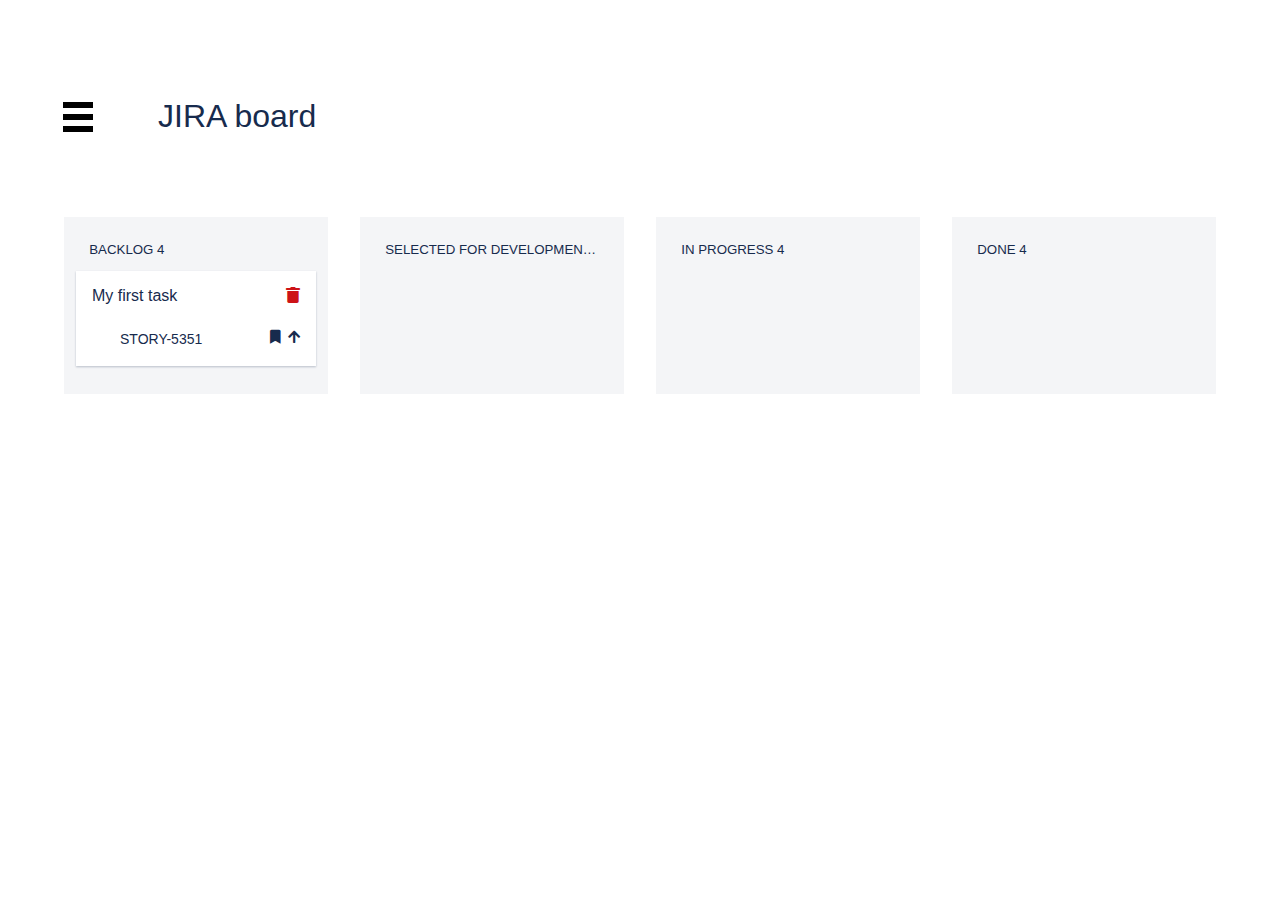
==== task-management-week-4/index.html @ 1c22c1ae "sidenav changes" ====
<!DOCTYPE html>
<html lang="en">

<head>
  <meta charset="UTF-8">
  <meta http-equiv="X-UA-Compatible" content="IE=edge">
  <meta name="viewport" content="width=device-width, initial-scale=1.0">
  <title>Task Management</title>
  <link rel="stylesheet" href="assets/styles/style.css">
</head>

<body>
  <input type="checkbox" id="nav-trigger" class="nav-trigger" />
  
    <aside>
      <div class="actions">
        <button class="icon-btn" id="searchTask">
          <i class="fa fa-search fa-2x"></i>
        </button>
        <button class="icon-btn" id="addTask">
          <i class="fa fa-plus fa-2x"></i>
        </button>
      </div>
      <div class="avatar"></div>
    </aside>
    <main>
      <div class="first">
        <label for="nav-trigger"></label>
      <h1>JIRA board</h1>
      </div>
      
      <div class="board">
        <section>
          <h5 class="section-title">Backlog <span>4</span></h5>
          <div class="tasks">
            <div class="task">
              <i class="delete-task fa fa-trash icon-red"></i>
              <p class="task-title">My first task</p>
              <div class="task-details">
                <div class="task-info">
                  <div class="avatar"></div>
                  <p class="task-code">
                    STORY-5351
                  </p>
                </div>
                <div class="task-status">
                  <div class="task-type">
                    <i class="fa fa-bookmark"></i>
                  </div>
                  <div class="task-priority">
                    <i class="fa fa-arrow-up"></i>
                  </div>
                </div>
              </div>
            </div>
          </div>
        </section>

        <section>
          <h5 class="section-title">
            Selected for development <span>4</span>
          </h5>
          <div class="tasks"></div>
        </section>

        <section>
          <h5 class="section-title">In progress <span>4</span></h5>
          <div class="tasks"></div>
        </section>

        <section>
          <h5 class="section-title">Done <span>4</span></h5>
          <div class="tasks"></div>
        </section>
      </div>
    </main>
  

  <script type="module" src="assets/scripts/app.js"></script>
</body>

</html>
---- task-management-week-4/assets/styles/style.css ----
@import "https://cdnjs.cloudflare.com/ajax/libs/font-awesome/5.15.2/css/all.min.css";

* {
  margin: 0;
  padding: 0;
  box-sizing: border-box;
}

html,
body {
  height: 100%;
  font-family: -apple-system, BlinkMacSystemFont, Segoe UI, Roboto, Helvetica Neue, Arial, Noto Sans, sans-serif;
  color: #172b4d;
  overflow-y: auto;
}

.page {
  display: flex;
  height: 100%;
}

/****** SIDENAV *****/

aside {
  background: #0747a6;
  color: #ffffff;
  padding: 1em;
  display: flex;
  flex-direction: column;
  justify-content: space-between;
  align-items: center;
  transition: left 0.2s;
  position: fixed;
  left: -6%;
  width: 6%;
  height: 100%;
  
  /* position: fixed;
	  top: 0;
	  right: 0;
	  bottom: 0;
	  left: 0;
  z-index: 0; */
 
  /* background-color: #343A40;
  color:#d6d9dc;
  width:20%;
  height: 100%;
  display: flex;
  flex-direction: column;
  align-items: center;
  position:absolute;
  /*transform:translateX(-100%) ;*/
  /* transition: left 0.2s;
  position: fixed;
	  top: 0;
	  right: 0;
	  bottom: 0;
	  left: 0;
  z-index: 0;
  left:-20%; */
} 

nav .actions {
  display: flex;
  flex-direction: column;
}

aside button {
  background-color: transparent;
  border: 0 none;
  color: #ffffff;
  outline: none;
}

.icon-btn {
  cursor: pointer;
  width: 100%;
  margin-bottom: 1.5em;
  display: flex;
  align-items: center;
  justify-content: center;
}

.icon-btn:hover {
  color: #dcdcdc;
}

.avatar {
  background-position: 50% 50%;
  background-repeat: no-repeat;
  background-size: cover;

  width: 3em;
  height: 3em;
  background-image: url("https://res.cloudinary.com/dvujyxh7e/image/upload/c_scale,w_48/v1593253478/trung-vo_bioxmc.png");
  border-radius: 100%;
}

/****** END SIDENAV *****/

main {
  flex: 1;
  padding: 3em;
  overflow-y: auto;
}

h1 {
  font-weight: 500;
  margin: 50px;
 
}

.board {
  display: flex;
  flex-direction: column;
}

section {
  background-color: #f4f5f7;
  flex: 1;
  margin: 1em;
  padding: 0.75em;
  min-width: 0;
}

h5.section-title {
  padding: 1em;
  text-transform: uppercase;
  font-weight: 500;

  overflow: hidden;
  text-overflow: ellipsis;
  white-space: nowrap;
}

/***** TASK CARD *****/

.task {
  position: relative;
  background: #ffffff;
  padding: 1em;
  margin-bottom: 1em; /* add a bit of spacing between the cards */

  box-shadow: 0 1px 2px 0 rgba(9, 30, 66, 0.25);
}

.task:hover {
  background-color: #ebecf0;
}

.task .delete-task {
  position: absolute;
  right: 1em;
}

.task-title {
  margin-bottom: 1.5em;
}

.task-details {
  display: flex;
  justify-content: space-between;
  font-size: 0.875em;
}

.task-info {
  display: flex;
  align-items: center;
}

.task-info .avatar {
  height: 1.5em;
  width: 1.5em;
  box-shadow: 0 0 0 2px #fff;
}

.task-code {
  margin-left: 0.5em;
}

.task-status {
  display: flex;
}

.task-status div {
  margin-right: 0.5em;
}

.task-status div:last-child {
  margin-right: 0;
}

/****** END TASK CARD *****/

/* animations */

.rotate {
  animation: spin 1s infinite linear forwards;
  display: inline-block;
}

/* animation definitions */
@keyframes spin {
  100% {
    transform: rotateZ(360deg);
  }
}

/*For Mobile*/

@media only screen and (min-width: 768px) {
  .board {
    flex-direction: row;
  }
}


.icon-green {
  color: #57A55A;
}
.icon-yellow {
  color: #E97F33;
}
.icon-orange {
  color: #E9494A;
}
.icon-red {
  color: #CD1317;
}
.icon-blue {
  color: #0747a6;
}
.icon-teal {
  color: #1fb9dc;
}

.backdrop {
  position: fixed;
  top: 0;
  width: 100%;
  height: 100%;
  background-color: rgba(0, 0, 0, 0.5);
  align-items: center;
  justify-content: center;
}
.backdrop.hide {
  display: none;
}
.backdrop.show {
  display: flex;
}
.modal {
  height: 100%;
  border-radius: 0px;
  width: 760px;
  position: relative;
  background: #ffffff;
  padding: 1em;

  box-shadow: 0 1px 2px 0 rgba(9, 30, 66, 0.25);
}

.close {
  position: absolute;
  top: 1em;
  right: 1em;
  cursor: pointer;
}

.modal .title {
  margin-bottom: 1em;
}

.modal input,
.modal select {
  background: #FFFFFF;
  border: 1px #ddd solid;
  border-radius: 5px;
  margin-bottom: 1em;
  width: 100%;
  padding: 1em;
}

.modal .btn-add {
  border: none;
  padding: 1em;
  background-color: #0747a6;
  color: #FFF;
  cursor: pointer;
}

.btn-add:hover {
  background-color: #172b4d;
}


/*new styles */
.first{
  margin-bottom: 1em;
  display: flex;
  align-items: center;

}

label[for="nav-trigger"] {
  /* critical positioning styles */
  margin: 15px;
  /* non-critical apperance styles */
  height: 30px;
  width: 30px;
  cursor: pointer;
  background-image: url("data:image/svg+xml;utf8,<svg xmlns='http://www.w3.org/2000/svg' xmlns:xlink='http://www.w3.org/1999/xlink' version='1.1' x='0px' y='0px' width='30px' height='30px' viewBox='0 0 30 30' enable-background='new 0 0 30 30' xml:space='preserve'><rect width='30' height='6'/><rect y='24' width='30' height='6'/><rect y='12' width='30' height='6'/></svg>");

  display: block;
}

.nav-trigger {
  /* critical styles - hide the checkbox input */
  position: absolute;
  clip: rect(0, 0, 0, 0);
}

.nav-trigger + label, .site-wrapper {
  transition:all 0.2s;
}
.nav-trigger:checked ~ main {
  margin-left: 6%;
  box-shadow: 0 0 5px 5px rgba(0,0,0,0.5);
}
.nav-trigger:checked + aside{
  left: 0;
}
@media only screen and (min-width: 768px) {
  .modal {
    height: auto;
    border-radius: 5px;
  }
}
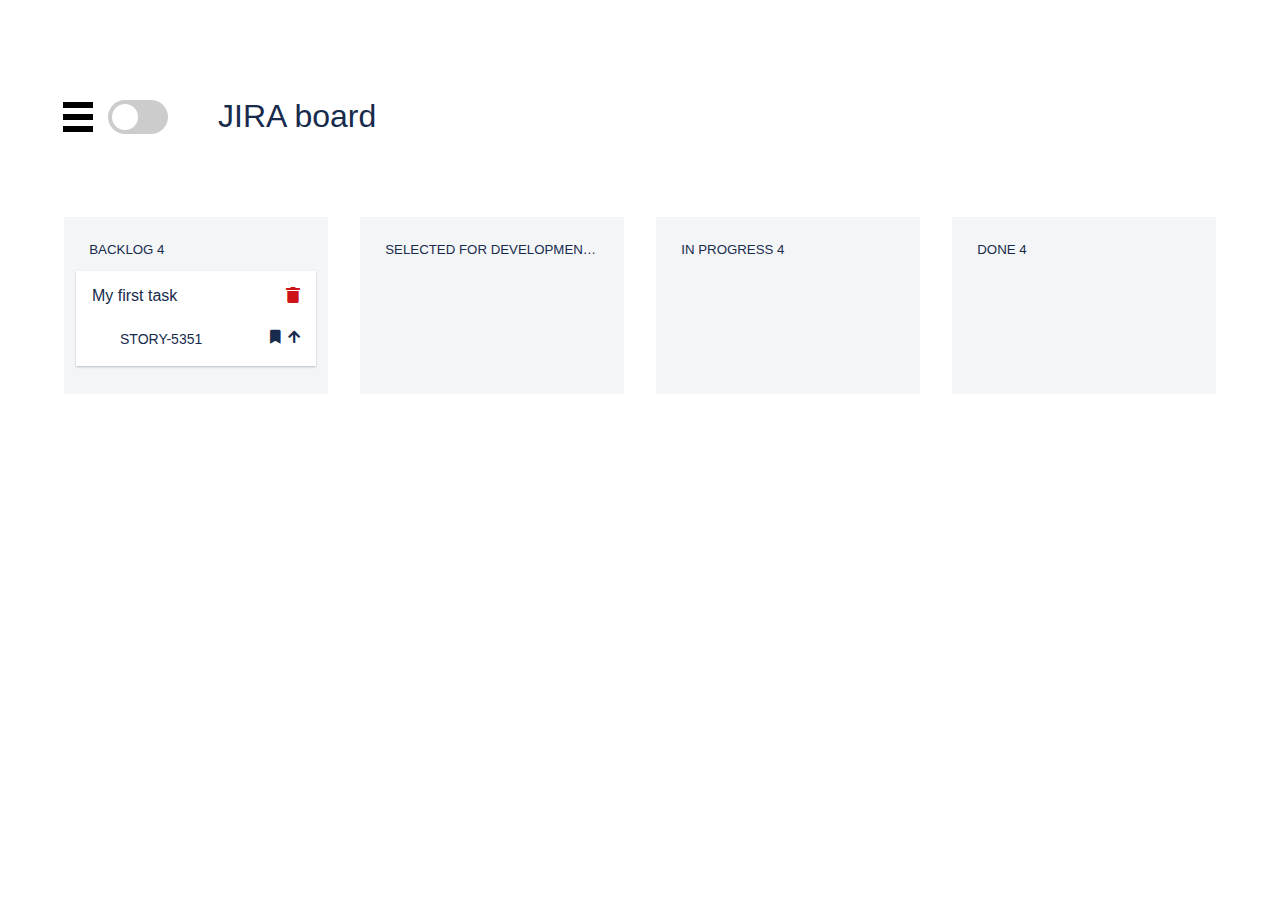
==== commit 8c49868c: "darkmode feature" ====
--- a/task-management-week-4/index.html
+++ b/task-management-week-4/index.html
@@ -11,70 +11,75 @@
 
 <body>
   <input type="checkbox" id="nav-trigger" class="nav-trigger" />
-  
-    <aside>
-      <div class="actions">
-        <button class="icon-btn" id="searchTask">
-          <i class="fa fa-search fa-2x"></i>
-        </button>
-        <button class="icon-btn" id="addTask">
-          <i class="fa fa-plus fa-2x"></i>
-        </button>
-      </div>
-      <div class="avatar"></div>
-    </aside>
-    <main>
-      <div class="first">
-        <label for="nav-trigger"></label>
+
+  <aside id="aside">
+    <div class="actions">
+      <button class="icon-btn" id="searchTask">
+        <i class="fa fa-search fa-2x"></i>
+      </button>
+      <button class="icon-btn" id="addTask">
+        <i class="fa fa-plus fa-2x"></i>
+      </button>
+    </div>
+    <div class="avatar"></div>
+  </aside>
+  <main>
+    <div class="first">
+      <label for="nav-trigger"></label>
+      <!-- Rounded switch -->
+      <label class="switch">
+        <input id="checkbox" type="checkbox">
+        <span class="slider round"></span>
+      </label>
       <h1>JIRA board</h1>
-      </div>
-      
-      <div class="board">
-        <section>
-          <h5 class="section-title">Backlog <span>4</span></h5>
-          <div class="tasks">
-            <div class="task">
-              <i class="delete-task fa fa-trash icon-red"></i>
-              <p class="task-title">My first task</p>
-              <div class="task-details">
-                <div class="task-info">
-                  <div class="avatar"></div>
-                  <p class="task-code">
-                    STORY-5351
-                  </p>
+    </div>
+
+    <div class="board">
+      <section>
+        <h5 class="section-title">Backlog <span>4</span></h5>
+        <div class="tasks">
+          <div class="task">
+            <i class="delete-task fa fa-trash icon-red"></i>
+            <p class="task-title">My first task</p>
+            <div class="task-details">
+              <div class="task-info">
+                <div class="avatar"></div>
+                <p class="task-code">
+                  STORY-5351
+                </p>
+              </div>
+              <div class="task-status">
+                <div class="task-type">
+                  <i class="fa fa-bookmark"></i>
                 </div>
-                <div class="task-status">
-                  <div class="task-type">
-                    <i class="fa fa-bookmark"></i>
-                  </div>
-                  <div class="task-priority">
-                    <i class="fa fa-arrow-up"></i>
-                  </div>
+                <div class="task-priority">
+                  <i class="fa fa-arrow-up"></i>
                 </div>
               </div>
             </div>
           </div>
-        </section>
+        </div>
+      </section>
 
-        <section>
-          <h5 class="section-title">
-            Selected for development <span>4</span>
-          </h5>
-          <div class="tasks"></div>
-        </section>
+      <section>
+        <h5 class="section-title">
+          Selected for development <span>4</span>
+        </h5>
+        <div class="tasks"></div>
+      </section>
 
-        <section>
-          <h5 class="section-title">In progress <span>4</span></h5>
-          <div class="tasks"></div>
-        </section>
+      <section>
+        <h5 class="section-title">In progress <span>4</span></h5>
+        <div class="tasks"></div>
+      </section>
 
-        <section>
-          <h5 class="section-title">Done <span>4</span></h5>
-          <div class="tasks"></div>
-        </section>
-      </div>
-    </main>
-  
+      <section>
+        <h5 class="section-title">Done <span>4</span></h5>
+        <div class="tasks"></div>
+      </section>
+    </div>
+  </main>
+
 
   <script type="module" src="assets/scripts/app.js"></script>
 </body>
--- a/task-management-week-4/assets/styles/style.css
+++ b/task-management-week-4/assets/styles/style.css
@@ -153,9 +153,19 @@
   position: absolute;
   right: 1em;
 }
+.fa-trash{
+  position:absolute;
+  right: 1em;
+  top: 1em;
+  cursor: pointer;
+}
 
 .task-title {
   margin-bottom: 1.5em;
+}
+.description{
+  margin-bottom: 1.5em;
+
 }
 
 .task-details {
@@ -331,6 +341,95 @@
 .nav-trigger:checked + aside{
   left: 0;
 }
+/*  dark mode*/
+/* The switch - the box around the slider */
+.switch {
+  position: relative;
+  
+  width: 60px;
+  height: 34px;
+}
+
+/* Hide default HTML checkbox */
+.switch input {
+  opacity: 0;
+  width: 0;
+  height: 0;
+}
+
+/* The slider */
+.slider {
+  position: absolute;
+  cursor: pointer;
+  top: 0;
+  left: 0;
+  right: 0;
+  bottom: 0;
+  background-color: #ccc;
+  -webkit-transition: .4s;
+  transition: .4s;
+}
+
+.slider:before {
+  position: absolute;
+  content: "";
+  height: 26px;
+  width: 26px;
+  left: 4px;
+  bottom: 4px;
+  background-color: white;
+  -webkit-transition: .4s;
+  transition: .4s;
+}
+
+input:checked + .slider {
+  background-color: #2196F3;
+}
+
+input:focus + .slider {
+  box-shadow: 0 0 1px #2196F3;
+}
+
+input:checked + .slider:before {
+  -webkit-transform: translateX(26px);
+  -ms-transform: translateX(26px);
+  transform: translateX(26px);
+}
+
+/* Rounded sliders */
+.slider.round {
+  border-radius: 34px;
+}
+
+.slider.round:before {
+  border-radius: 50%;
+}
+.dark-mode {
+  background-color:rgba(0, 0, 0, 0.8);
+  color: #eeeeee;
+}
+body.dark-mode section{
+  background-color:#1c1e21 ;
+}
+body.dark-mode .task{
+  background-color:rgba(0, 0, 0, 0.7) ;
+}
+body.dark-mode aside{
+  background-color:rgba(0, 0, 0, 0.7)
+
+}
+/* .dark-mode1{
+  background-color:#1c1e21;
+}
+.dark-mode2{
+  background-color:rgba(0, 0, 0, 0.7);
+}
+.nav-dark{
+  background-color:rgba(0, 0, 0, 0.7);
+} */
+
+
+
 @media only screen and (min-width: 768px) {
   .modal {
     height: auto;
